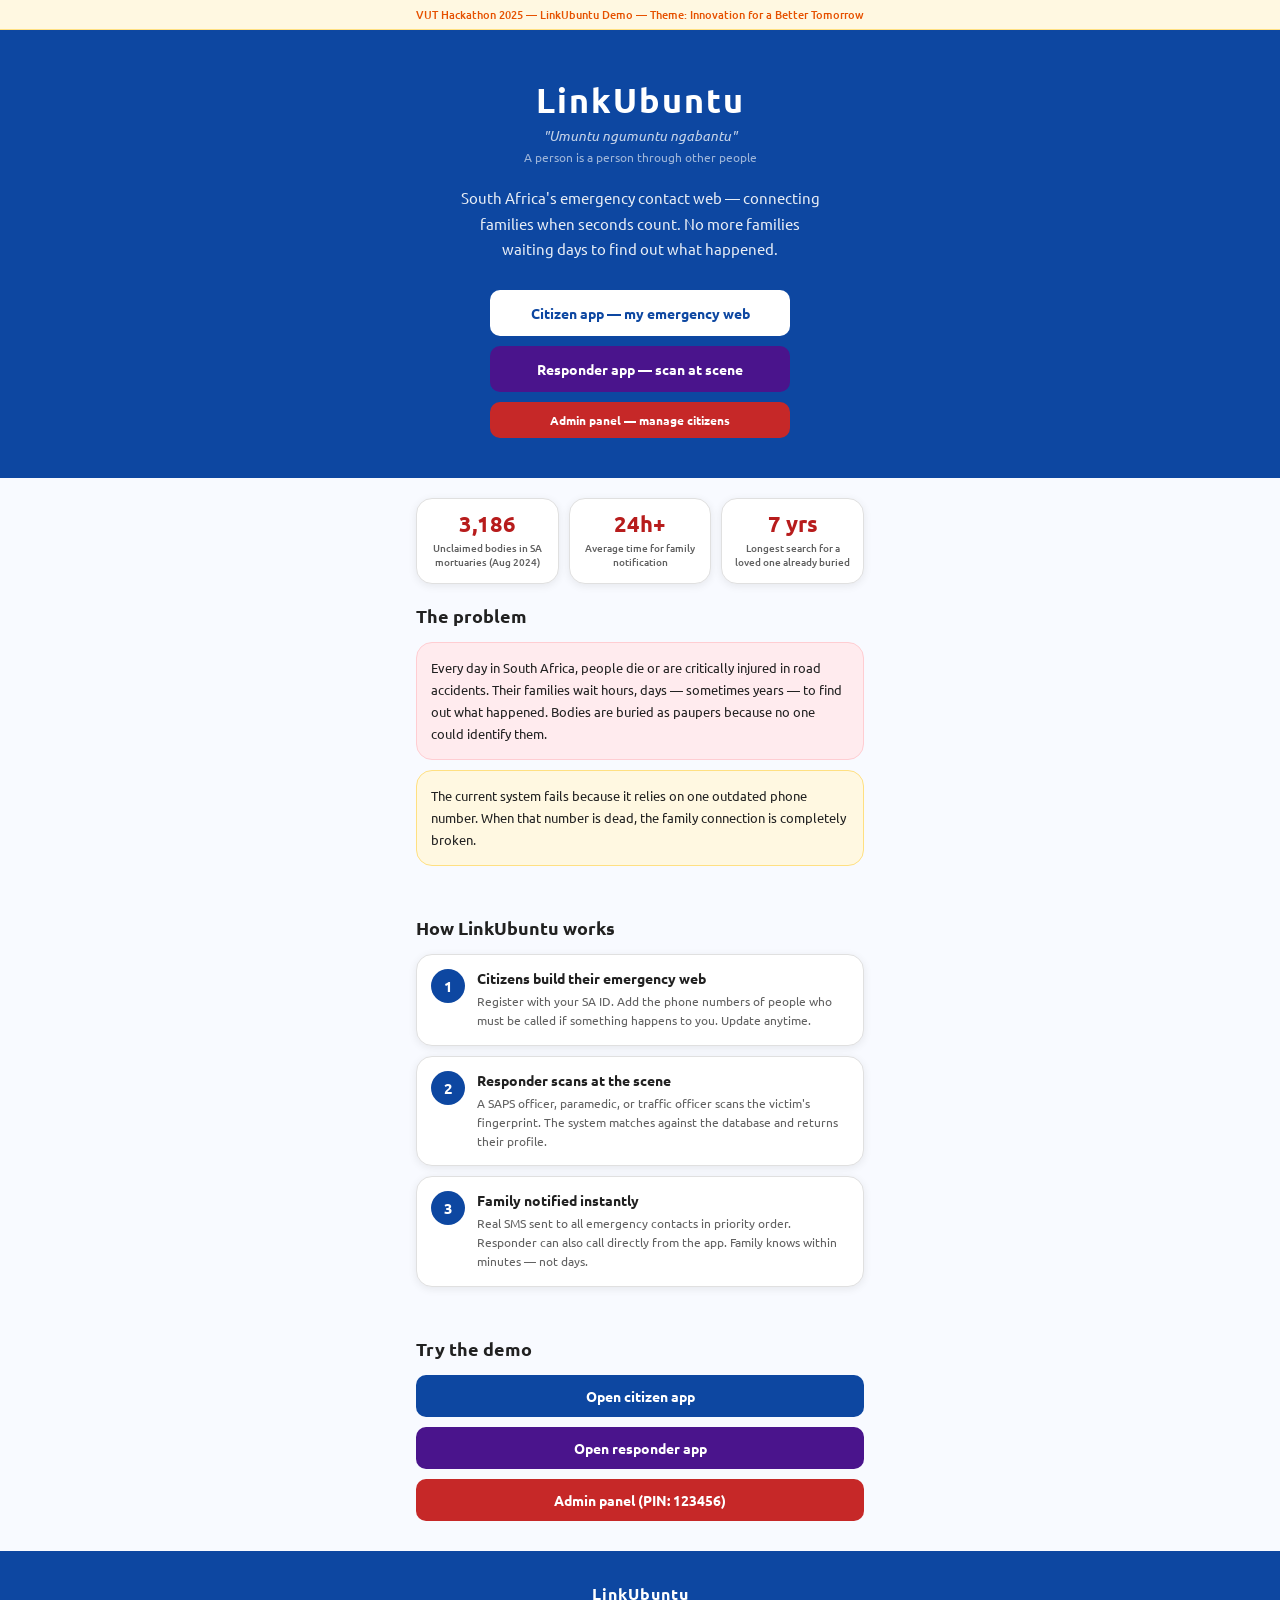
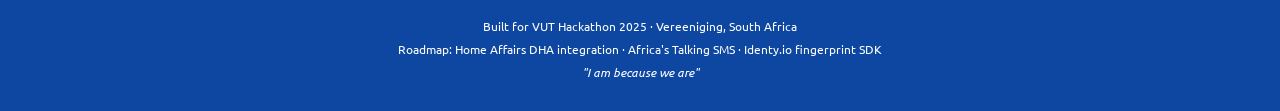
==== index.html @ 9e42fc27 "Add files via upload" ====
<!DOCTYPE html>
<html lang="en">
<head>
  <meta charset="UTF-8"/>
  <meta name="viewport" content="width=device-width, initial-scale=1.0"/>
  <title>LinkUbuntu — Emergency Contact Web</title>
  <link rel="stylesheet" href="css/style.css"/>
  <style>
    .hero { background:var(--blue); color:white; padding:48px 20px 40px; text-align:center; }
    .hero-logo { font-size:34px; font-weight:700; letter-spacing:2px; margin-bottom:4px; }
    .hero-sub { font-size:14px; opacity:.75; font-style:italic; margin-bottom:4px; }
    .hero-trans { font-size:12px; opacity:.6; margin-bottom:20px; }
    .hero-desc { font-size:15px; opacity:.9; line-height:1.7; max-width:360px; margin:0 auto 28px; }
    .hero-btns { display:flex; flex-direction:column; gap:10px; max-width:300px; margin:0 auto; }
    .hero-btn { display:block; padding:14px; border-radius:var(--radius); font-size:14px; font-weight:700; text-decoration:none; font-family:'Ubuntu',sans-serif; }
    .hero-btn.citizen   { background:white; color:var(--blue); }
    .hero-btn.responder { background:var(--purple); color:white; }
    .hero-btn.admin     { background:var(--red-admin); color:white; font-size:12px; padding:10px; }
    .stat-row { display:flex; gap:10px; padding:20px 16px 0; max-width:480px; margin:0 auto; }
    .stat-card { flex:1; background:white; border:1px solid var(--border); border-radius:var(--radius-lg); padding:14px 10px; text-align:center; box-shadow:var(--shadow); }
    .stat-num { font-size:22px; font-weight:700; color:var(--red-dark); line-height:1; }
    .stat-lbl { font-size:10px; color:var(--gray-mid); margin-top:6px; line-height:1.4; font-weight:500; }
    .section { padding:20px 16px; max-width:480px; margin:0 auto; }
    .section h2 { font-size:18px; font-weight:700; margin-bottom:14px; }
    .prob-card { background:var(--red-lt); border:1px solid #FFCDD2; border-radius:var(--radius-lg); padding:14px; margin-bottom:10px; font-size:13px; line-height:1.7; }
    .step-card { background:white; border:1px solid var(--border); border-radius:var(--radius-lg); padding:14px; margin-bottom:10px; display:flex; gap:12px; box-shadow:var(--shadow); }
    .step-num { width:34px; height:34px; border-radius:50%; background:var(--blue); color:white; display:flex; align-items:center; justify-content:center; font-weight:700; font-size:15px; flex-shrink:0; }
    .step-text h3 { font-size:14px; font-weight:700; margin-bottom:5px; }
    .step-text p  { font-size:12px; color:var(--gray-mid); line-height:1.6; }
    .footer { background:var(--blue); color:white; padding:28px 16px; text-align:center; font-size:12px; line-height:1.9; margin-top:10px; }
    .footer strong { display:block; font-size:16px; font-weight:700; margin-bottom:6px; letter-spacing:1px; }
  </style>
</head>
<body>
<div class="demo-banner">VUT Hackathon 2025 — LinkUbuntu Demo — Theme: Innovation for a Better Tomorrow</div>

<div class="hero">
  <div class="hero-logo">LinkUbuntu</div>
  <div class="hero-sub">"Umuntu ngumuntu ngabantu"</div>
  <div class="hero-trans">A person is a person through other people</div>
  <p class="hero-desc">South Africa's emergency contact web — connecting families when seconds count. No more families waiting days to find out what happened.</p>
  <div class="hero-btns">
    <a href="citizen/"   class="hero-btn citizen">Citizen app — my emergency web</a>
    <a href="responder/" class="hero-btn responder">Responder app — scan at scene</a>
    <a href="admin/"     class="hero-btn admin">Admin panel — manage citizens</a>
  </div>
</div>

<div class="stat-row">
  <div class="stat-card"><div class="stat-num">3,186</div><div class="stat-lbl">Unclaimed bodies in SA mortuaries (Aug 2024)</div></div>
  <div class="stat-card"><div class="stat-num">24h+</div><div class="stat-lbl">Average time for family notification</div></div>
  <div class="stat-card"><div class="stat-num">7 yrs</div><div class="stat-lbl">Longest search for a loved one already buried</div></div>
</div>

<div class="section">
  <h2>The problem</h2>
  <div class="prob-card">Every day in South Africa, people die or are critically injured in road accidents. Their families wait hours, days — sometimes years — to find out what happened. Bodies are buried as paupers because no one could identify them.</div>
  <div class="prob-card" style="background:var(--gold-lt);border-color:#FFE082;">The current system fails because it relies on one outdated phone number. When that number is dead, the family connection is completely broken.</div>
</div>

<div class="section">
  <h2>How LinkUbuntu works</h2>
  <div class="step-card"><div class="step-num">1</div><div class="step-text"><h3>Citizens build their emergency web</h3><p>Register with your SA ID. Add the phone numbers of people who must be called if something happens to you. Update anytime.</p></div></div>
  <div class="step-card"><div class="step-num">2</div><div class="step-text"><h3>Responder scans at the scene</h3><p>A SAPS officer, paramedic, or traffic officer scans the victim's fingerprint. The system matches against the database and returns their profile.</p></div></div>
  <div class="step-card"><div class="step-num">3</div><div class="step-text"><h3>Family notified instantly</h3><p>Real SMS sent to all emergency contacts in priority order. Responder can also call directly from the app. Family knows within minutes — not days.</p></div></div>
</div>

<div class="section">
  <h2>Try the demo</h2>
  <a href="citizen/"   class="btn btn-blue" style="display:block;text-decoration:none;text-align:center;margin-bottom:10px;">Open citizen app</a>
  <a href="responder/" class="btn btn-blue" style="display:block;text-decoration:none;text-align:center;margin-bottom:10px;background:var(--purple);">Open responder app</a>
  <a href="admin/"     class="btn btn-blue" style="display:block;text-decoration:none;text-align:center;background:var(--red-admin);">Admin panel (PIN: 123456)</a>
</div>

<div class="footer">
  <strong>LinkUbuntu</strong>
  Built for VUT Hackathon 2025 · Vereeniging, South Africa<br/>
  Roadmap: Home Affairs DHA integration · Africa's Talking SMS · Identy.io fingerprint SDK<br/>
  <em>"I am because we are"</em>
</div>
</body>
</html>
---- css/style.css ----
/*
  ============================================================
  FILE: css/style.css  — LinkUbuntu v2
  Shared styles for all pages. Ubuntu font throughout.
  Blue = citizen app   Purple = responder app   Red = admin
  ============================================================
*/
@import url('https://fonts.googleapis.com/css2?family=Ubuntu:wght@300;400;500;700&family=Ubuntu+Mono&display=swap');

:root {
  --blue:       #0D47A1;
  --blue-mid:   #1565C0;
  --blue-light: #E3F2FD;
  --purple:     #4A148C;
  --purple-mid: #6A1B9A;
  --purple-lt:  #F3E5F5;
  --red-dark:   #B71C1C;
  --red-admin:  #C62828;
  --red-lt:     #FFEBEE;
  --green:      #1B5E20;
  --green-lt:   #E8F5E9;
  --gold:       #F57F17;
  --gold-lt:    #FFF8E1;
  --gray-dark:  #212121;
  --gray-mid:   #616161;
  --gray-lt:    #F5F5F5;
  --border:     #E0E0E0;
  --white:      #FFFFFF;
  --radius:     10px;
  --radius-lg:  16px;
  --shadow:     0 2px 8px rgba(0,0,0,0.08);
}

*  { box-sizing:border-box; margin:0; padding:0; }
body { font-family:'Ubuntu',sans-serif; background:#F8FAFF; color:var(--gray-dark); min-height:100vh; }

/* ---- SCREENS ---- */
.screen       { display:none; }
.screen.active { display:block; }

/* ---- TOPBAR ---- */
.topbar {
  background:var(--blue); color:white;
  padding:14px 16px; display:flex; align-items:center; gap:10px;
  position:sticky; top:0; z-index:10;
}
.topbar.purple  { background:var(--purple); }
.topbar.red     { background:var(--red-admin); }
.topbar-title   { font-size:16px; font-weight:700; flex:1; }
.topbar-sub     { font-size:11px; opacity:.8; margin-top:2px; }
.back-btn       { color:white; background:none; border:none; font-size:13px; cursor:pointer; font-family:'Ubuntu',sans-serif; }

/* ---- LAYOUT ---- */
.content { padding:16px; max-width:520px; margin:0 auto; }

/* ---- FORM ---- */
.field-label { font-size:12px; color:var(--gray-mid); margin-bottom:4px; font-weight:500; }
.field-input {
  width:100%; background:white; border:1.5px solid var(--border);
  border-radius:var(--radius); padding:10px 13px; font-size:14px;
  color:var(--gray-dark); font-family:'Ubuntu',sans-serif;
  margin-bottom:12px; transition:border-color .2s; appearance:none;
}
.field-input:focus { outline:none; border-color:var(--blue); }
textarea.field-input { resize:vertical; min-height:80px; }

/* ---- BUTTONS ---- */
.btn { 
  width:100%; border:none; border-radius:var(--radius); padding:12px;
  font-size:14px; font-weight:700; font-family:'Ubuntu',sans-serif;
  cursor:pointer; margin-top:4px; transition:background .2s, transform .1s;
}
.btn:active { transform:scale(0.98); }
.btn-blue   { background:var(--blue);       color:white; }
.btn-blue:hover   { background:var(--blue-mid); }
.btn-purple { background:var(--purple);     color:white; }
.btn-purple:hover { background:var(--purple-mid); }
.btn-red    { background:var(--red-admin);  color:white; }
.btn-red:hover    { background:#B71C1C; }
.btn-green  { background:var(--green);      color:white; }
.btn-outline {
  width:100%; background:white; color:var(--gray-mid);
  border:1.5px solid var(--border); border-radius:var(--radius);
  padding:10px; font-size:13px; font-family:'Ubuntu',sans-serif;
  cursor:pointer; margin-top:8px; transition:border-color .2s;
}
.btn-outline:hover { border-color:var(--blue); color:var(--blue); }
.btn-sm {
  padding:6px 14px; font-size:12px; font-weight:700; border:none;
  border-radius:6px; cursor:pointer; font-family:'Ubuntu',sans-serif;
}

/* ---- CARDS ---- */
.card {
  background:white; border:1px solid var(--border);
  border-radius:var(--radius-lg); padding:14px;
  margin-bottom:10px; box-shadow:var(--shadow);
}

/* ---- AVATAR ---- */
.avatar {
  width:40px; height:40px; border-radius:50%; background:var(--blue-light);
  display:flex; align-items:center; justify-content:center;
  font-size:14px; font-weight:700; color:var(--blue); flex-shrink:0;
  overflow:hidden;
}
.avatar img { width:100%; height:100%; object-fit:cover; border-radius:50%; }
.avatar.lg  { width:64px; height:64px; font-size:20px; }
.avatar.xl  { width:80px; height:80px; font-size:24px; }

/* ---- TAGS ---- */
.tag { font-size:10px; font-weight:700; padding:3px 8px; border-radius:20px; letter-spacing:.4px; text-transform:uppercase; }
.tag-blue   { background:var(--blue-light); color:var(--blue); }
.tag-green  { background:var(--green-lt);   color:var(--green); }
.tag-gold   { background:var(--gold-lt);    color:var(--gold); }
.tag-red    { background:var(--red-lt);     color:var(--red-dark); }
.tag-purple { background:var(--purple-lt);  color:var(--purple); }

/* ---- DIVIDER ---- */
.divider { border:none; border-top:1px solid var(--border); margin:14px 0; }

/* ---- SECTION TITLE ---- */
.section-title { font-size:11px; font-weight:700; color:var(--gray-mid); margin-bottom:10px; text-transform:uppercase; letter-spacing:.8px; }

/* ---- OTP BOXES ---- */
.otp-row  { display:flex; gap:8px; margin:12px 0; }
.otp-box  { flex:1; background:white; border:1.5px solid var(--border); border-radius:var(--radius); padding:12px 4px; font-size:20px; font-weight:700; text-align:center; font-family:'Ubuntu Mono',monospace; }
.otp-box.filled { border-color:var(--blue); color:var(--blue); }

/* ---- SCAN ZONE ---- */
.scan-zone {
  background:#0D1B2A; border-radius:var(--radius-lg); padding:20px;
  margin:12px 0; position:relative; overflow:hidden; min-height:220px;
  display:flex; flex-direction:column; align-items:center; justify-content:center; gap:12px;
  cursor:pointer;
}
.scan-ring  { width:100px; height:100px; border-radius:50%; border:2px solid rgba(124,77,255,.6); display:flex; align-items:center; justify-content:center; }
.scan-inner { width:78px; height:78px; border-radius:50%; border:1px solid rgba(124,77,255,.4); display:flex; align-items:center; justify-content:center; font-size:36px; }
.scan-label { color:#90CAF9; font-size:13px; font-weight:500; text-align:center; }
.scan-prog  { width:80%; height:4px; background:rgba(255,255,255,.1); border-radius:2px; overflow:hidden; }
.scan-fill  { height:100%; background:#7C4DFF; border-radius:2px; transition:width .4s ease; }
@keyframes scanline { 0%{top:15%} 100%{top:85%} }
.scan-line  { position:absolute; left:10%; width:80%; height:1px; background:rgba(124,77,255,.7); animation:scanline 1.2s ease-in-out infinite alternate; display:none; }

/* ---- CONTACT ROW ---- */
.contact-row { display:flex; align-items:center; gap:10px; padding:10px 0; border-bottom:1px solid var(--border); }
.contact-row:last-child { border-bottom:none; }
.pri-dot { width:10px; height:10px; border-radius:50%; flex-shrink:0; }

/* ---- BANNERS ---- */
.demo-banner  { background:var(--gold-lt); border-bottom:1px solid #FFE082; padding:6px 16px; font-size:11px; color:#E65100; text-align:center; font-weight:500; }
.match-banner { background:var(--green-lt); border:1px solid #A5D6A7; border-radius:var(--radius); padding:12px 14px; display:flex; align-items:center; gap:12px; margin-bottom:12px; }
.notif-item   { background:var(--green-lt); border:1px solid #A5D6A7; border-radius:var(--radius); padding:10px 12px; display:flex; align-items:center; gap:10px; margin-bottom:8px; }
.alert-item   { background:var(--red-lt); border:1px solid #FFCDD2; border-radius:var(--radius); padding:10px 12px; display:flex; align-items:center; gap:10px; margin-bottom:8px; }

/* ---- PROFILE PHOTO UPLOAD ---- */
.photo-upload-area {
  width:80px; height:80px; border-radius:50%; border:2px dashed var(--border);
  display:flex; align-items:center; justify-content:center; cursor:pointer;
  font-size:24px; background:var(--gray-lt); transition:border-color .2s; overflow:hidden;
}
.photo-upload-area:hover { border-color:var(--blue); }
.photo-upload-area img   { width:100%; height:100%; object-fit:cover; }

/* ---- ADMIN TABLE ---- */
.admin-table { width:100%; border-collapse:collapse; font-size:13px; }
.admin-table th { background:var(--red-admin); color:white; padding:10px 12px; text-align:left; font-weight:500; }
.admin-table td { padding:10px 12px; border-bottom:1px solid var(--border); vertical-align:middle; }
.admin-table tr:hover td { background:#FFF5F5; }

/* ---- HINT TEXT ---- */
.hint { font-size:11px; color:var(--gray-mid); text-align:center; line-height:1.6; margin:8px 0; }

/* ---- LOADING SPINNER ---- */
@keyframes spin { to { transform:rotate(360deg); } }
.spinner { width:24px; height:24px; border:3px solid var(--border); border-top-color:var(--blue); border-radius:50%; animation:spin .8s linear infinite; margin:0 auto; }

/* ---- TOAST NOTIFICATION ---- */
#toast {
  position:fixed; bottom:20px; left:50%; transform:translateX(-50%);
  background:#212121; color:white; padding:10px 20px; border-radius:20px;
  font-size:13px; z-index:9999; opacity:0; transition:opacity .3s;
  pointer-events:none; max-width:90vw; text-align:center;
}
#toast.show { opacity:1; }

/* ---- CALL BUTTON ---- */
.call-btn {
  display:inline-flex; align-items:center; gap:6px;
  background:var(--green); color:white; border:none;
  border-radius:6px; padding:6px 12px; font-size:12px;
  font-family:'Ubuntu',sans-serif; cursor:pointer; text-decoration:none;
}
.sms-btn {
  display:inline-flex; align-items:center; gap:6px;
  background:var(--blue); color:white; border:none;
  border-radius:6px; padding:6px 12px; font-size:12px;
  font-family:'Ubuntu',sans-serif; cursor:pointer; text-decoration:none;
  margin-left:6px;
}
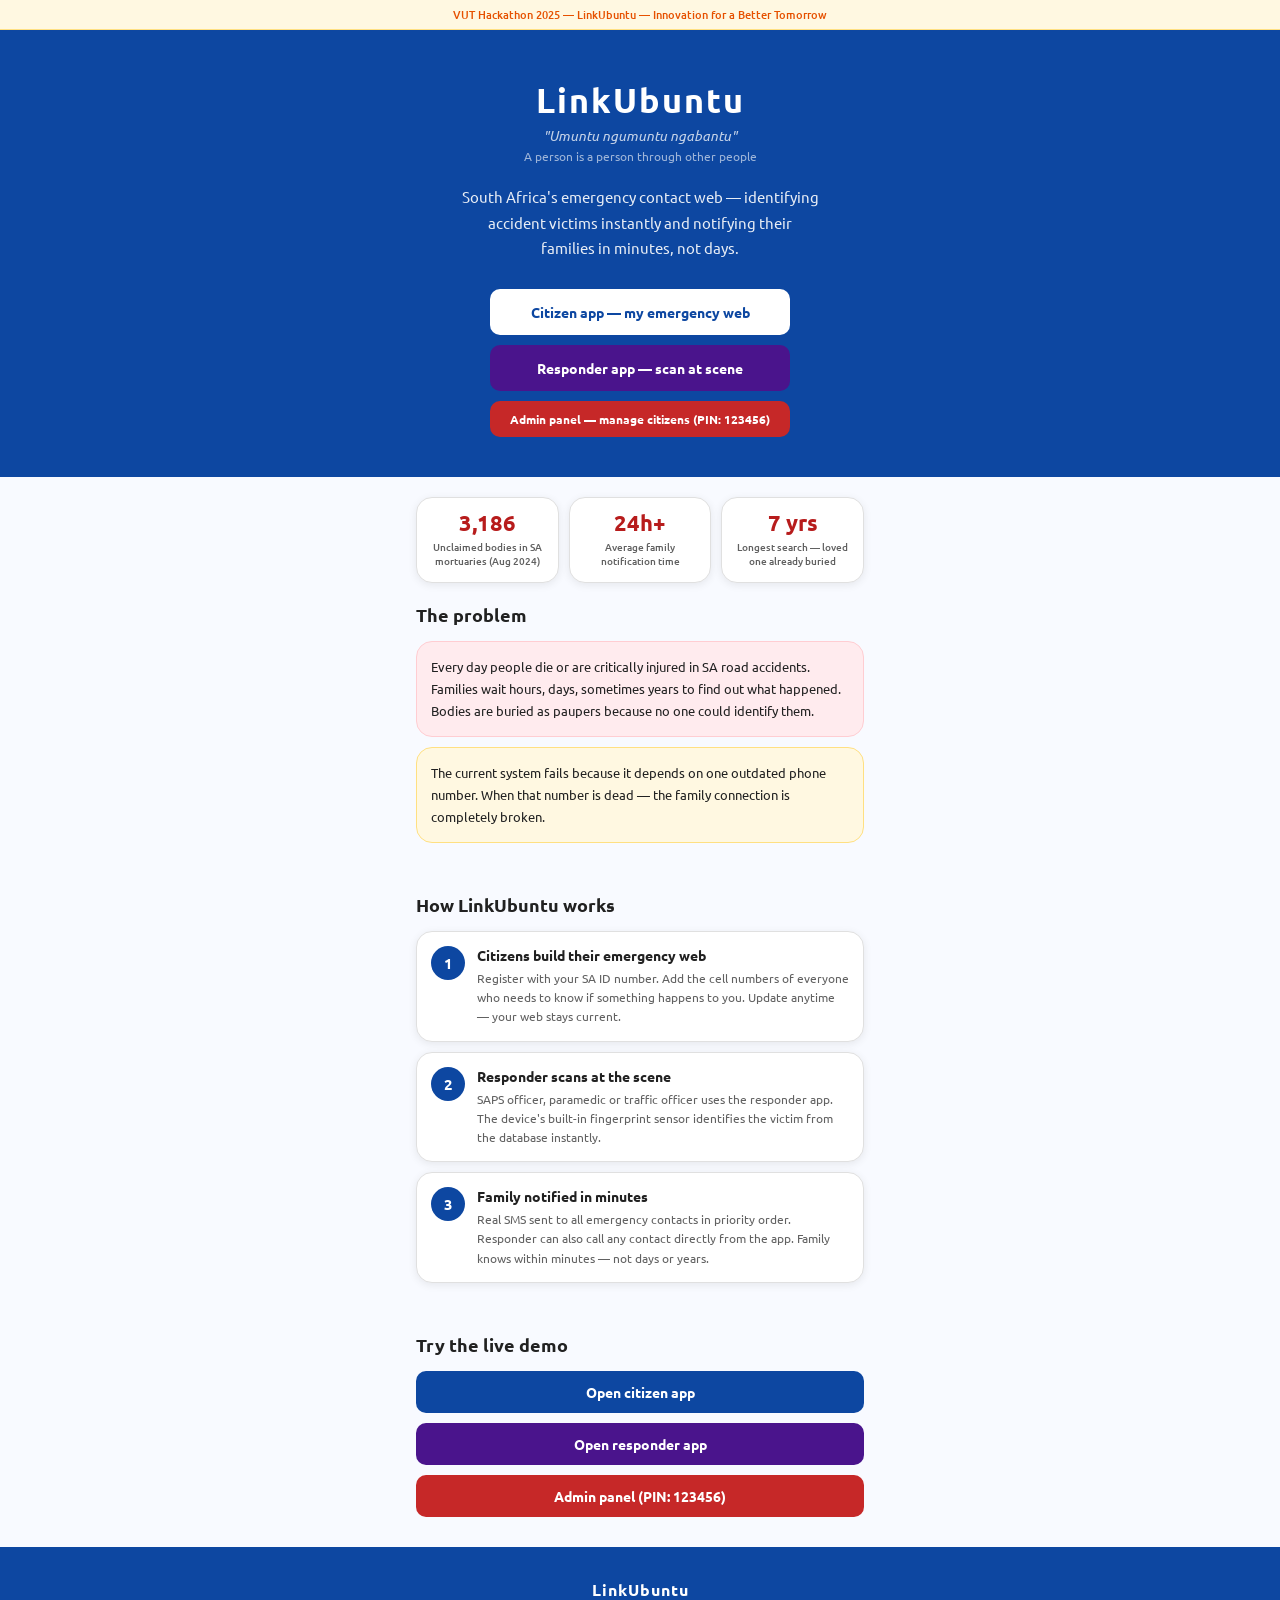
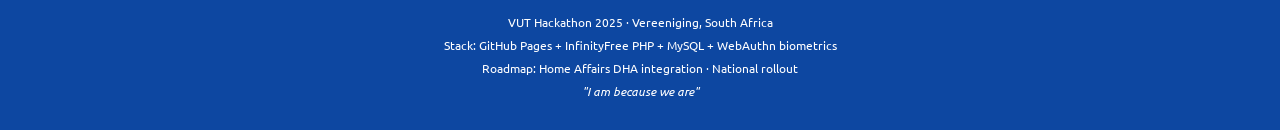
==== commit 69320b8f: "Add files via upload" ====
--- a/index.html
+++ b/index.html
@@ -2,80 +2,75 @@
 <html lang="en">
 <head>
   <meta charset="UTF-8"/>
-  <meta name="viewport" content="width=device-width, initial-scale=1.0"/>
+  <meta name="viewport" content="width=device-width,initial-scale=1.0"/>
   <title>LinkUbuntu — Emergency Contact Web</title>
   <link rel="stylesheet" href="css/style.css"/>
   <style>
-    .hero { background:var(--blue); color:white; padding:48px 20px 40px; text-align:center; }
-    .hero-logo { font-size:34px; font-weight:700; letter-spacing:2px; margin-bottom:4px; }
-    .hero-sub { font-size:14px; opacity:.75; font-style:italic; margin-bottom:4px; }
-    .hero-trans { font-size:12px; opacity:.6; margin-bottom:20px; }
-    .hero-desc { font-size:15px; opacity:.9; line-height:1.7; max-width:360px; margin:0 auto 28px; }
-    .hero-btns { display:flex; flex-direction:column; gap:10px; max-width:300px; margin:0 auto; }
-    .hero-btn { display:block; padding:14px; border-radius:var(--radius); font-size:14px; font-weight:700; text-decoration:none; font-family:'Ubuntu',sans-serif; }
-    .hero-btn.citizen   { background:white; color:var(--blue); }
-    .hero-btn.responder { background:var(--purple); color:white; }
-    .hero-btn.admin     { background:var(--red-admin); color:white; font-size:12px; padding:10px; }
-    .stat-row { display:flex; gap:10px; padding:20px 16px 0; max-width:480px; margin:0 auto; }
-    .stat-card { flex:1; background:white; border:1px solid var(--border); border-radius:var(--radius-lg); padding:14px 10px; text-align:center; box-shadow:var(--shadow); }
-    .stat-num { font-size:22px; font-weight:700; color:var(--red-dark); line-height:1; }
-    .stat-lbl { font-size:10px; color:var(--gray-mid); margin-top:6px; line-height:1.4; font-weight:500; }
-    .section { padding:20px 16px; max-width:480px; margin:0 auto; }
-    .section h2 { font-size:18px; font-weight:700; margin-bottom:14px; }
-    .prob-card { background:var(--red-lt); border:1px solid #FFCDD2; border-radius:var(--radius-lg); padding:14px; margin-bottom:10px; font-size:13px; line-height:1.7; }
-    .step-card { background:white; border:1px solid var(--border); border-radius:var(--radius-lg); padding:14px; margin-bottom:10px; display:flex; gap:12px; box-shadow:var(--shadow); }
-    .step-num { width:34px; height:34px; border-radius:50%; background:var(--blue); color:white; display:flex; align-items:center; justify-content:center; font-weight:700; font-size:15px; flex-shrink:0; }
-    .step-text h3 { font-size:14px; font-weight:700; margin-bottom:5px; }
-    .step-text p  { font-size:12px; color:var(--gray-mid); line-height:1.6; }
-    .footer { background:var(--blue); color:white; padding:28px 16px; text-align:center; font-size:12px; line-height:1.9; margin-top:10px; }
-    .footer strong { display:block; font-size:16px; font-weight:700; margin-bottom:6px; letter-spacing:1px; }
+    .hero{background:var(--blue);color:white;padding:48px 20px 40px;text-align:center;}
+    .hero-logo{font-size:34px;font-weight:700;letter-spacing:2px;margin-bottom:4px;}
+    .hero-sub{font-size:14px;opacity:.75;font-style:italic;margin-bottom:3px;}
+    .hero-trans{font-size:12px;opacity:.6;margin-bottom:20px;}
+    .hero-desc{font-size:15px;opacity:.9;line-height:1.7;max-width:360px;margin:0 auto 28px;}
+    .hero-btns{display:flex;flex-direction:column;gap:10px;max-width:300px;margin:0 auto;}
+    .hero-btn{display:block;padding:14px;border-radius:var(--radius);font-size:14px;font-weight:700;text-decoration:none;font-family:'Ubuntu',sans-serif;text-align:center;}
+    .hb-citizen{background:white;color:var(--blue);}
+    .hb-resp{background:var(--purple);color:white;}
+    .hb-admin{background:var(--red);color:white;font-size:12px;padding:10px;}
+    .stat-row{display:flex;gap:10px;padding:20px 16px 0;max-width:480px;margin:0 auto;}
+    .stat-card{flex:1;background:white;border:1px solid var(--border);border-radius:var(--radius-lg);padding:14px 10px;text-align:center;box-shadow:var(--shadow);}
+    .stat-num{font-size:22px;font-weight:700;color:var(--red-dark);line-height:1;}
+    .stat-lbl{font-size:10px;color:var(--gray-mid);margin-top:6px;line-height:1.4;font-weight:500;}
+    .section{padding:20px 16px;max-width:480px;margin:0 auto;}
+    .section h2{font-size:18px;font-weight:700;margin-bottom:14px;}
+    .prob-card{background:var(--red-lt);border:1px solid #FFCDD2;border-radius:var(--radius-lg);padding:14px;margin-bottom:10px;font-size:13px;line-height:1.7;}
+    .step-card{background:white;border:1px solid var(--border);border-radius:var(--radius-lg);padding:14px;margin-bottom:10px;display:flex;gap:12px;box-shadow:var(--shadow);}
+    .step-num{width:34px;height:34px;border-radius:50%;background:var(--blue);color:white;display:flex;align-items:center;justify-content:center;font-weight:700;font-size:15px;flex-shrink:0;}
+    .step-text h3{font-size:14px;font-weight:700;margin-bottom:5px;}
+    .step-text p{font-size:12px;color:var(--gray-mid);line-height:1.6;}
+    .footer{background:var(--blue);color:white;padding:28px 16px;text-align:center;font-size:12px;line-height:1.9;margin-top:10px;}
+    .footer strong{display:block;font-size:16px;font-weight:700;margin-bottom:6px;letter-spacing:1px;}
   </style>
 </head>
 <body>
-<div class="demo-banner">VUT Hackathon 2025 — LinkUbuntu Demo — Theme: Innovation for a Better Tomorrow</div>
-
+<div class="demo-banner">VUT Hackathon 2025 — LinkUbuntu — Innovation for a Better Tomorrow</div>
 <div class="hero">
   <div class="hero-logo">LinkUbuntu</div>
   <div class="hero-sub">"Umuntu ngumuntu ngabantu"</div>
   <div class="hero-trans">A person is a person through other people</div>
-  <p class="hero-desc">South Africa's emergency contact web — connecting families when seconds count. No more families waiting days to find out what happened.</p>
+  <p class="hero-desc">South Africa's emergency contact web — identifying accident victims instantly and notifying their families in minutes, not days.</p>
   <div class="hero-btns">
-    <a href="citizen/"   class="hero-btn citizen">Citizen app — my emergency web</a>
-    <a href="responder/" class="hero-btn responder">Responder app — scan at scene</a>
-    <a href="admin/"     class="hero-btn admin">Admin panel — manage citizens</a>
+    <a href="citizen/"   class="hero-btn hb-citizen">Citizen app — my emergency web</a>
+    <a href="responder/" class="hero-btn hb-resp">Responder app — scan at scene</a>
+    <a href="admin/"     class="hero-btn hb-admin">Admin panel — manage citizens (PIN: 123456)</a>
   </div>
 </div>
-
 <div class="stat-row">
   <div class="stat-card"><div class="stat-num">3,186</div><div class="stat-lbl">Unclaimed bodies in SA mortuaries (Aug 2024)</div></div>
-  <div class="stat-card"><div class="stat-num">24h+</div><div class="stat-lbl">Average time for family notification</div></div>
-  <div class="stat-card"><div class="stat-num">7 yrs</div><div class="stat-lbl">Longest search for a loved one already buried</div></div>
+  <div class="stat-card"><div class="stat-num">24h+</div><div class="stat-lbl">Average family notification time</div></div>
+  <div class="stat-card"><div class="stat-num">7 yrs</div><div class="stat-lbl">Longest search — loved one already buried</div></div>
 </div>
-
 <div class="section">
   <h2>The problem</h2>
-  <div class="prob-card">Every day in South Africa, people die or are critically injured in road accidents. Their families wait hours, days — sometimes years — to find out what happened. Bodies are buried as paupers because no one could identify them.</div>
-  <div class="prob-card" style="background:var(--gold-lt);border-color:#FFE082;">The current system fails because it relies on one outdated phone number. When that number is dead, the family connection is completely broken.</div>
+  <div class="prob-card">Every day people die or are critically injured in SA road accidents. Families wait hours, days, sometimes years to find out what happened. Bodies are buried as paupers because no one could identify them.</div>
+  <div class="prob-card" style="background:var(--gold-lt);border-color:#FFE082;">The current system fails because it depends on one outdated phone number. When that number is dead — the family connection is completely broken.</div>
 </div>
-
 <div class="section">
   <h2>How LinkUbuntu works</h2>
-  <div class="step-card"><div class="step-num">1</div><div class="step-text"><h3>Citizens build their emergency web</h3><p>Register with your SA ID. Add the phone numbers of people who must be called if something happens to you. Update anytime.</p></div></div>
-  <div class="step-card"><div class="step-num">2</div><div class="step-text"><h3>Responder scans at the scene</h3><p>A SAPS officer, paramedic, or traffic officer scans the victim's fingerprint. The system matches against the database and returns their profile.</p></div></div>
-  <div class="step-card"><div class="step-num">3</div><div class="step-text"><h3>Family notified instantly</h3><p>Real SMS sent to all emergency contacts in priority order. Responder can also call directly from the app. Family knows within minutes — not days.</p></div></div>
+  <div class="step-card"><div class="step-num">1</div><div class="step-text"><h3>Citizens build their emergency web</h3><p>Register with your SA ID number. Add the cell numbers of everyone who needs to know if something happens to you. Update anytime — your web stays current.</p></div></div>
+  <div class="step-card"><div class="step-num">2</div><div class="step-text"><h3>Responder scans at the scene</h3><p>SAPS officer, paramedic or traffic officer uses the responder app. The device's built-in fingerprint sensor identifies the victim from the database instantly.</p></div></div>
+  <div class="step-card"><div class="step-num">3</div><div class="step-text"><h3>Family notified in minutes</h3><p>Real SMS sent to all emergency contacts in priority order. Responder can also call any contact directly from the app. Family knows within minutes — not days or years.</p></div></div>
 </div>
-
 <div class="section">
-  <h2>Try the demo</h2>
+  <h2>Try the live demo</h2>
   <a href="citizen/"   class="btn btn-blue" style="display:block;text-decoration:none;text-align:center;margin-bottom:10px;">Open citizen app</a>
-  <a href="responder/" class="btn btn-blue" style="display:block;text-decoration:none;text-align:center;margin-bottom:10px;background:var(--purple);">Open responder app</a>
-  <a href="admin/"     class="btn btn-blue" style="display:block;text-decoration:none;text-align:center;background:var(--red-admin);">Admin panel (PIN: 123456)</a>
+  <a href="responder/" style="display:block;text-decoration:none;text-align:center;margin-bottom:10px;" class="btn btn-purple">Open responder app</a>
+  <a href="admin/"     style="display:block;text-decoration:none;text-align:center;" class="btn btn-red">Admin panel (PIN: 123456)</a>
 </div>
-
 <div class="footer">
   <strong>LinkUbuntu</strong>
-  Built for VUT Hackathon 2025 · Vereeniging, South Africa<br/>
-  Roadmap: Home Affairs DHA integration · Africa's Talking SMS · Identy.io fingerprint SDK<br/>
+  VUT Hackathon 2025 · Vereeniging, South Africa<br/>
+  Stack: GitHub Pages + InfinityFree PHP + MySQL + WebAuthn biometrics<br/>
+  Roadmap: Home Affairs DHA integration · National rollout<br/>
   <em>"I am because we are"</em>
 </div>
 </body>
--- a/css/style.css
+++ b/css/style.css
@@ -1,200 +1,73 @@
-/*
-  ============================================================
-  FILE: css/style.css  — LinkUbuntu v2
-  Shared styles for all pages. Ubuntu font throughout.
-  Blue = citizen app   Purple = responder app   Red = admin
-  ============================================================
-*/
 @import url('https://fonts.googleapis.com/css2?family=Ubuntu:wght@300;400;500;700&family=Ubuntu+Mono&display=swap');
-
 :root {
-  --blue:       #0D47A1;
-  --blue-mid:   #1565C0;
-  --blue-light: #E3F2FD;
-  --purple:     #4A148C;
-  --purple-mid: #6A1B9A;
-  --purple-lt:  #F3E5F5;
-  --red-dark:   #B71C1C;
-  --red-admin:  #C62828;
-  --red-lt:     #FFEBEE;
-  --green:      #1B5E20;
-  --green-lt:   #E8F5E9;
-  --gold:       #F57F17;
-  --gold-lt:    #FFF8E1;
-  --gray-dark:  #212121;
-  --gray-mid:   #616161;
-  --gray-lt:    #F5F5F5;
-  --border:     #E0E0E0;
-  --white:      #FFFFFF;
-  --radius:     10px;
-  --radius-lg:  16px;
-  --shadow:     0 2px 8px rgba(0,0,0,0.08);
+  --blue:#0D47A1; --blue-mid:#1565C0; --blue-lt:#E3F2FD;
+  --purple:#4A148C; --purple-mid:#6A1B9A; --purple-lt:#F3E5F5;
+  --red:#C62828; --red-lt:#FFEBEE; --red-dark:#B71C1C;
+  --green:#1B5E20; --green-lt:#E8F5E9;
+  --gold:#F57F17; --gold-lt:#FFF8E1;
+  --gray-dark:#212121; --gray-mid:#616161; --gray-lt:#F5F5F5;
+  --border:#E0E0E0; --white:#FFFFFF;
+  --radius:10px; --radius-lg:16px;
+  --shadow:0 2px 8px rgba(0,0,0,.08);
 }
-
-*  { box-sizing:border-box; margin:0; padding:0; }
-body { font-family:'Ubuntu',sans-serif; background:#F8FAFF; color:var(--gray-dark); min-height:100vh; }
-
-/* ---- SCREENS ---- */
-.screen       { display:none; }
-.screen.active { display:block; }
-
-/* ---- TOPBAR ---- */
-.topbar {
-  background:var(--blue); color:white;
-  padding:14px 16px; display:flex; align-items:center; gap:10px;
-  position:sticky; top:0; z-index:10;
-}
-.topbar.purple  { background:var(--purple); }
-.topbar.red     { background:var(--red-admin); }
-.topbar-title   { font-size:16px; font-weight:700; flex:1; }
-.topbar-sub     { font-size:11px; opacity:.8; margin-top:2px; }
-.back-btn       { color:white; background:none; border:none; font-size:13px; cursor:pointer; font-family:'Ubuntu',sans-serif; }
-
-/* ---- LAYOUT ---- */
-.content { padding:16px; max-width:520px; margin:0 auto; }
-
-/* ---- FORM ---- */
-.field-label { font-size:12px; color:var(--gray-mid); margin-bottom:4px; font-weight:500; }
-.field-input {
-  width:100%; background:white; border:1.5px solid var(--border);
-  border-radius:var(--radius); padding:10px 13px; font-size:14px;
-  color:var(--gray-dark); font-family:'Ubuntu',sans-serif;
-  margin-bottom:12px; transition:border-color .2s; appearance:none;
-}
-.field-input:focus { outline:none; border-color:var(--blue); }
-textarea.field-input { resize:vertical; min-height:80px; }
-
-/* ---- BUTTONS ---- */
-.btn { 
-  width:100%; border:none; border-radius:var(--radius); padding:12px;
-  font-size:14px; font-weight:700; font-family:'Ubuntu',sans-serif;
-  cursor:pointer; margin-top:4px; transition:background .2s, transform .1s;
-}
-.btn:active { transform:scale(0.98); }
-.btn-blue   { background:var(--blue);       color:white; }
-.btn-blue:hover   { background:var(--blue-mid); }
-.btn-purple { background:var(--purple);     color:white; }
-.btn-purple:hover { background:var(--purple-mid); }
-.btn-red    { background:var(--red-admin);  color:white; }
-.btn-red:hover    { background:#B71C1C; }
-.btn-green  { background:var(--green);      color:white; }
-.btn-outline {
-  width:100%; background:white; color:var(--gray-mid);
-  border:1.5px solid var(--border); border-radius:var(--radius);
-  padding:10px; font-size:13px; font-family:'Ubuntu',sans-serif;
-  cursor:pointer; margin-top:8px; transition:border-color .2s;
-}
-.btn-outline:hover { border-color:var(--blue); color:var(--blue); }
-.btn-sm {
-  padding:6px 14px; font-size:12px; font-weight:700; border:none;
-  border-radius:6px; cursor:pointer; font-family:'Ubuntu',sans-serif;
-}
-
-/* ---- CARDS ---- */
-.card {
-  background:white; border:1px solid var(--border);
-  border-radius:var(--radius-lg); padding:14px;
-  margin-bottom:10px; box-shadow:var(--shadow);
-}
-
-/* ---- AVATAR ---- */
-.avatar {
-  width:40px; height:40px; border-radius:50%; background:var(--blue-light);
-  display:flex; align-items:center; justify-content:center;
-  font-size:14px; font-weight:700; color:var(--blue); flex-shrink:0;
-  overflow:hidden;
-}
-.avatar img { width:100%; height:100%; object-fit:cover; border-radius:50%; }
-.avatar.lg  { width:64px; height:64px; font-size:20px; }
-.avatar.xl  { width:80px; height:80px; font-size:24px; }
-
-/* ---- TAGS ---- */
-.tag { font-size:10px; font-weight:700; padding:3px 8px; border-radius:20px; letter-spacing:.4px; text-transform:uppercase; }
-.tag-blue   { background:var(--blue-light); color:var(--blue); }
-.tag-green  { background:var(--green-lt);   color:var(--green); }
-.tag-gold   { background:var(--gold-lt);    color:var(--gold); }
-.tag-red    { background:var(--red-lt);     color:var(--red-dark); }
-.tag-purple { background:var(--purple-lt);  color:var(--purple); }
-
-/* ---- DIVIDER ---- */
-.divider { border:none; border-top:1px solid var(--border); margin:14px 0; }
-
-/* ---- SECTION TITLE ---- */
-.section-title { font-size:11px; font-weight:700; color:var(--gray-mid); margin-bottom:10px; text-transform:uppercase; letter-spacing:.8px; }
-
-/* ---- OTP BOXES ---- */
-.otp-row  { display:flex; gap:8px; margin:12px 0; }
-.otp-box  { flex:1; background:white; border:1.5px solid var(--border); border-radius:var(--radius); padding:12px 4px; font-size:20px; font-weight:700; text-align:center; font-family:'Ubuntu Mono',monospace; }
-.otp-box.filled { border-color:var(--blue); color:var(--blue); }
-
-/* ---- SCAN ZONE ---- */
-.scan-zone {
-  background:#0D1B2A; border-radius:var(--radius-lg); padding:20px;
-  margin:12px 0; position:relative; overflow:hidden; min-height:220px;
-  display:flex; flex-direction:column; align-items:center; justify-content:center; gap:12px;
-  cursor:pointer;
-}
-.scan-ring  { width:100px; height:100px; border-radius:50%; border:2px solid rgba(124,77,255,.6); display:flex; align-items:center; justify-content:center; }
-.scan-inner { width:78px; height:78px; border-radius:50%; border:1px solid rgba(124,77,255,.4); display:flex; align-items:center; justify-content:center; font-size:36px; }
-.scan-label { color:#90CAF9; font-size:13px; font-weight:500; text-align:center; }
-.scan-prog  { width:80%; height:4px; background:rgba(255,255,255,.1); border-radius:2px; overflow:hidden; }
-.scan-fill  { height:100%; background:#7C4DFF; border-radius:2px; transition:width .4s ease; }
-@keyframes scanline { 0%{top:15%} 100%{top:85%} }
-.scan-line  { position:absolute; left:10%; width:80%; height:1px; background:rgba(124,77,255,.7); animation:scanline 1.2s ease-in-out infinite alternate; display:none; }
-
-/* ---- CONTACT ROW ---- */
-.contact-row { display:flex; align-items:center; gap:10px; padding:10px 0; border-bottom:1px solid var(--border); }
-.contact-row:last-child { border-bottom:none; }
-.pri-dot { width:10px; height:10px; border-radius:50%; flex-shrink:0; }
-
-/* ---- BANNERS ---- */
-.demo-banner  { background:var(--gold-lt); border-bottom:1px solid #FFE082; padding:6px 16px; font-size:11px; color:#E65100; text-align:center; font-weight:500; }
-.match-banner { background:var(--green-lt); border:1px solid #A5D6A7; border-radius:var(--radius); padding:12px 14px; display:flex; align-items:center; gap:12px; margin-bottom:12px; }
-.notif-item   { background:var(--green-lt); border:1px solid #A5D6A7; border-radius:var(--radius); padding:10px 12px; display:flex; align-items:center; gap:10px; margin-bottom:8px; }
-.alert-item   { background:var(--red-lt); border:1px solid #FFCDD2; border-radius:var(--radius); padding:10px 12px; display:flex; align-items:center; gap:10px; margin-bottom:8px; }
-
-/* ---- PROFILE PHOTO UPLOAD ---- */
-.photo-upload-area {
-  width:80px; height:80px; border-radius:50%; border:2px dashed var(--border);
-  display:flex; align-items:center; justify-content:center; cursor:pointer;
-  font-size:24px; background:var(--gray-lt); transition:border-color .2s; overflow:hidden;
-}
-.photo-upload-area:hover { border-color:var(--blue); }
-.photo-upload-area img   { width:100%; height:100%; object-fit:cover; }
-
-/* ---- ADMIN TABLE ---- */
-.admin-table { width:100%; border-collapse:collapse; font-size:13px; }
-.admin-table th { background:var(--red-admin); color:white; padding:10px 12px; text-align:left; font-weight:500; }
-.admin-table td { padding:10px 12px; border-bottom:1px solid var(--border); vertical-align:middle; }
-.admin-table tr:hover td { background:#FFF5F5; }
-
-/* ---- HINT TEXT ---- */
-.hint { font-size:11px; color:var(--gray-mid); text-align:center; line-height:1.6; margin:8px 0; }
-
-/* ---- LOADING SPINNER ---- */
-@keyframes spin { to { transform:rotate(360deg); } }
-.spinner { width:24px; height:24px; border:3px solid var(--border); border-top-color:var(--blue); border-radius:50%; animation:spin .8s linear infinite; margin:0 auto; }
-
-/* ---- TOAST NOTIFICATION ---- */
-#toast {
-  position:fixed; bottom:20px; left:50%; transform:translateX(-50%);
-  background:#212121; color:white; padding:10px 20px; border-radius:20px;
-  font-size:13px; z-index:9999; opacity:0; transition:opacity .3s;
-  pointer-events:none; max-width:90vw; text-align:center;
-}
-#toast.show { opacity:1; }
-
-/* ---- CALL BUTTON ---- */
-.call-btn {
-  display:inline-flex; align-items:center; gap:6px;
-  background:var(--green); color:white; border:none;
-  border-radius:6px; padding:6px 12px; font-size:12px;
-  font-family:'Ubuntu',sans-serif; cursor:pointer; text-decoration:none;
-}
-.sms-btn {
-  display:inline-flex; align-items:center; gap:6px;
-  background:var(--blue); color:white; border:none;
-  border-radius:6px; padding:6px 12px; font-size:12px;
-  font-family:'Ubuntu',sans-serif; cursor:pointer; text-decoration:none;
-  margin-left:6px;
-}
+*{box-sizing:border-box;margin:0;padding:0;}
+body{font-family:'Ubuntu',sans-serif;background:#F8FAFF;color:var(--gray-dark);min-height:100vh;}
+.screen{display:none;} .screen.active{display:block;}
+.topbar{background:var(--blue);color:white;padding:14px 16px;display:flex;align-items:center;gap:10px;position:sticky;top:0;z-index:10;}
+.topbar.purple{background:var(--purple);} .topbar.red{background:var(--red);}
+.topbar-title{font-size:16px;font-weight:700;flex:1;} .topbar-sub{font-size:11px;opacity:.8;margin-top:2px;}
+.back-btn{color:white;background:none;border:none;font-size:13px;cursor:pointer;font-family:'Ubuntu',sans-serif;}
+.content{padding:16px;max-width:520px;margin:0 auto;}
+.field-label{font-size:12px;color:var(--gray-mid);margin-bottom:4px;font-weight:500;}
+.field-input{width:100%;background:white;border:1.5px solid var(--border);border-radius:var(--radius);padding:10px 13px;font-size:14px;color:var(--gray-dark);font-family:'Ubuntu',sans-serif;margin-bottom:12px;transition:border-color .2s;appearance:none;}
+.field-input:focus{outline:none;border-color:var(--blue);}
+textarea.field-input{resize:vertical;min-height:80px;}
+.btn{width:100%;border:none;border-radius:var(--radius);padding:12px;font-size:14px;font-weight:700;font-family:'Ubuntu',sans-serif;cursor:pointer;margin-top:4px;transition:background .2s,transform .1s;}
+.btn:active{transform:scale(0.98);}
+.btn-blue{background:var(--blue);color:white;} .btn-blue:hover{background:var(--blue-mid);}
+.btn-purple{background:var(--purple);color:white;} .btn-purple:hover{background:var(--purple-mid);}
+.btn-red{background:var(--red);color:white;} .btn-red:hover{background:#b71c1c;}
+.btn-green{background:var(--green);color:white;}
+.btn-outline{width:100%;background:white;color:var(--gray-mid);border:1.5px solid var(--border);border-radius:var(--radius);padding:10px;font-size:13px;font-family:'Ubuntu',sans-serif;cursor:pointer;margin-top:8px;transition:border-color .2s;}
+.btn-outline:hover{border-color:var(--blue);color:var(--blue);}
+.btn-sm{padding:5px 12px;font-size:12px;font-weight:700;border:none;border-radius:6px;cursor:pointer;font-family:'Ubuntu',sans-serif;}
+.divider{border:none;border-top:1px solid var(--border);margin:14px 0;}
+.card{background:white;border:1px solid var(--border);border-radius:var(--radius-lg);padding:14px;margin-bottom:10px;box-shadow:var(--shadow);}
+.avatar{width:40px;height:40px;border-radius:50%;background:var(--blue-lt);display:flex;align-items:center;justify-content:center;font-size:14px;font-weight:700;color:var(--blue);flex-shrink:0;overflow:hidden;}
+.avatar img{width:100%;height:100%;object-fit:cover;border-radius:50%;}
+.avatar.lg{width:56px;height:56px;font-size:18px;} .avatar.xl{width:80px;height:80px;font-size:24px;}
+.tag{font-size:10px;font-weight:700;padding:3px 8px;border-radius:20px;letter-spacing:.4px;text-transform:uppercase;}
+.tag-blue{background:var(--blue-lt);color:var(--blue);} .tag-green{background:var(--green-lt);color:var(--green);}
+.tag-gold{background:var(--gold-lt);color:var(--gold);} .tag-red{background:var(--red-lt);color:var(--red-dark);}
+.tag-purple{background:var(--purple-lt);color:var(--purple);}
+.pri-dot{width:10px;height:10px;border-radius:50%;flex-shrink:0;}
+.otp-row{display:flex;gap:8px;margin:12px 0;}
+.otp-box{flex:1;background:white;border:1.5px solid var(--border);border-radius:var(--radius);padding:12px 4px;font-size:20px;font-weight:700;text-align:center;font-family:'Ubuntu Mono',monospace;}
+.otp-box.filled{border-color:var(--blue);color:var(--blue);}
+.scan-zone{background:#0D1B2A;border-radius:var(--radius-lg);padding:20px;margin:12px 0;position:relative;overflow:hidden;min-height:200px;display:flex;flex-direction:column;align-items:center;justify-content:center;gap:12px;cursor:pointer;}
+.scan-ring{width:100px;height:100px;border-radius:50%;border:2px solid rgba(124,77,255,.6);display:flex;align-items:center;justify-content:center;}
+.scan-inner{width:78px;height:78px;border-radius:50%;border:1px solid rgba(124,77,255,.4);display:flex;align-items:center;justify-content:center;font-size:36px;}
+.scan-label{color:#90CAF9;font-size:13px;font-weight:500;text-align:center;}
+.scan-prog{width:80%;height:4px;background:rgba(255,255,255,.1);border-radius:2px;overflow:hidden;}
+.scan-fill{height:100%;background:#7C4DFF;border-radius:2px;transition:width .4s ease;}
+@keyframes scanline{0%{top:15%}100%{top:85%}}
+.scan-line{position:absolute;left:10%;width:80%;height:1px;background:rgba(124,77,255,.7);animation:scanline 1.2s ease-in-out infinite alternate;display:none;}
+.contact-row{display:flex;align-items:center;gap:10px;padding:10px 0;border-bottom:1px solid var(--border);}
+.contact-row:last-child{border-bottom:none;}
+.match-banner{background:var(--green-lt);border:1px solid #A5D6A7;border-radius:var(--radius);padding:12px 14px;display:flex;align-items:center;gap:12px;margin-bottom:12px;}
+.notif-item{background:var(--green-lt);border:1px solid #A5D6A7;border-radius:var(--radius);padding:10px 12px;display:flex;align-items:center;gap:10px;margin-bottom:8px;}
+.alert-item{background:var(--red-lt);border:1px solid #FFCDD2;border-radius:var(--radius);padding:10px 12px;display:flex;align-items:center;gap:10px;margin-bottom:8px;}
+.demo-banner{background:var(--gold-lt);border-bottom:1px solid #FFE082;padding:6px 16px;font-size:11px;color:#E65100;text-align:center;font-weight:500;}
+.section-title{font-size:11px;font-weight:700;color:var(--gray-mid);margin-bottom:10px;text-transform:uppercase;letter-spacing:.8px;}
+.hint{font-size:11px;color:var(--gray-mid);text-align:center;line-height:1.6;margin:8px 0;}
+.photo-upload-area{width:80px;height:80px;border-radius:50%;border:2px dashed var(--border);display:flex;align-items:center;justify-content:center;cursor:pointer;font-size:28px;background:var(--gray-lt);overflow:hidden;}
+.photo-upload-area img{width:100%;height:100%;object-fit:cover;}
+.spinner{width:24px;height:24px;border:3px solid var(--border);border-top-color:var(--blue);border-radius:50%;animation:spin .8s linear infinite;margin:20px auto;}
+@keyframes spin{to{transform:rotate(360deg)}}
+.call-btn{display:inline-flex;align-items:center;gap:5px;background:var(--green);color:white;border:none;border-radius:6px;padding:5px 10px;font-size:11px;text-decoration:none;font-family:'Ubuntu',sans-serif;cursor:pointer;}
+.sms-btn{display:inline-flex;align-items:center;gap:5px;background:var(--blue);color:white;border:none;border-radius:6px;padding:5px 10px;font-size:11px;text-decoration:none;font-family:'Ubuntu',sans-serif;cursor:pointer;margin-left:5px;}
+#toast{position:fixed;bottom:20px;left:50%;transform:translateX(-50%);background:#212121;color:white;padding:10px 20px;border-radius:20px;font-size:13px;z-index:9999;opacity:0;transition:opacity .3s;pointer-events:none;max-width:90vw;text-align:center;}
+#toast.show{opacity:1;}
+.modal-overlay{display:none;position:fixed;top:0;left:0;right:0;bottom:0;background:rgba(0,0,0,.5);z-index:100;align-items:flex-start;justify-content:center;padding:20px;overflow-y:auto;}
+.modal-overlay.open{display:flex;}
+.modal{background:white;border-radius:var(--radius-lg);padding:20px;width:100%;max-width:440px;margin:auto;}
